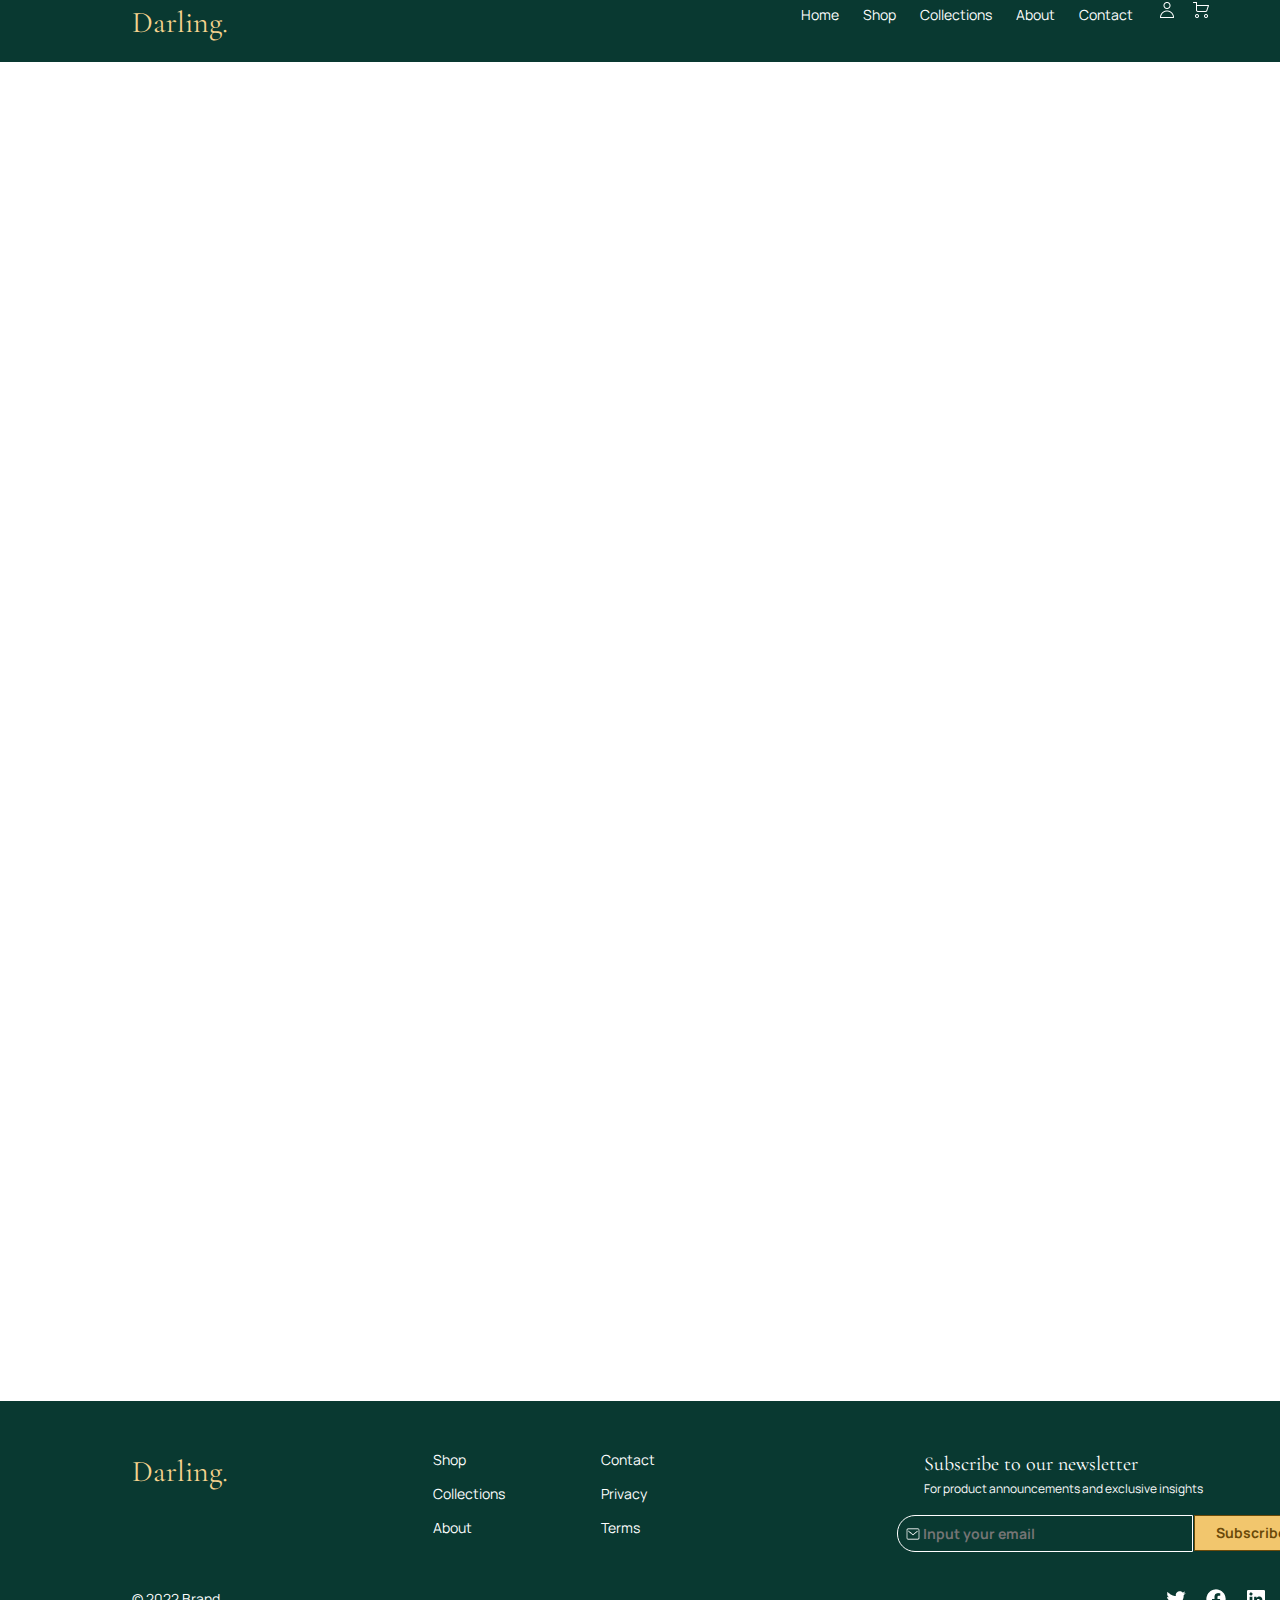
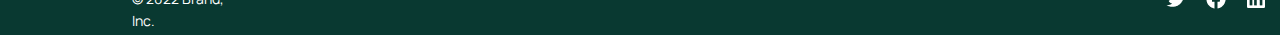
==== pages/checkoutadd.html @ 82199ba2 "Actualizacion maqueta y carpetas" ====
<!DOCTYPE html>
<html lang="en">
<head>
    <meta charset="UTF-8">
    <meta name="viewport" content="width=device-width, initial-scale=1.0">
    <link rel="stylesheet" href="/styles/stylescheckoutadd.css">
    <title>Check out Add</title>
</head>
<body>
    <header class="encabezado"> 
        <ul>
            <span>Darling.</span>
        </ul>
        <nav>
            <a href="">Home</a>
            <a href="./productlisting.html">Shop</a>
            <a href="">Collections</a>
            <a href="">About</a>
            <a href="">Contact</a>
            <img  src="/assets/muñeco.png" alt="perfil">
            <img src="/assets/carrito.png" alt="carrito">
        </nav>
    </header>

    <footer class="parte3">
        <h6 class="darlingf">Darling.</h6>
        <h6 class="brandinc">© 2022 Brand, Inc.</h6>
        <a class="shopf" href="">Shop</a>
        <a class="collectionsf" href="">Collections</a>
        <a class="aboutf" href="">About</a>
        <a class="contactf" href="">Contact</a>
        <a class="privacyf" href="">Privacy</a>
        <a class="termsf" href="">Terms</a>
        <h6 class="subscribef" >Subscribe to our newsletter</h6>
        <h6 class="forproductf">For product announcements and exclusive insights</h6>
        <form action="">
            <input class="inputmail" type="text" placeholder="Input your email">
            <img class="mail" src="/assets/Mail.png" alt="mail">
            <button type="submit">Subscribe</button>
        </form>
        <img class="logotwitter" src="/assets/Logo twitter 1.png" alt="">
        <img class="logofb" src="/assets/Logo facebook 1.png" alt="">
        <img class="logolinkedin" src="/assets/Logo linkedin 1.png" alt="">
        <img class="logoyoutube" src="/assets/Logo youtube 1.png" alt="">
    </footer>
</body>
</html>
---- styles/stylescheckoutadd.css ----
@import url('https://fonts.googleapis.com/css2?family=Cormorant+Garamond:wght@300&display=swap');
@import url('https://fonts.googleapis.com/css2?family=Manrope:wght@200&display=swap');

* {
    margin: 0;
    padding: 0;
}
.encabezado{
    position: absolute;
    width: 1440px;
    height: 62px;
    left: 0px;
    right: 0px;
    top: 0px;
    background: #093931;

    }
.encabezado span {
    position: absolute;
    width: 95px;
    height: 46px;
    left: 132px;
    
    font-family: 'Cormorant Garamond', serif;
    font-style: normal;
    font-weight: 400;
    font-size: 30px;
    line-height: 46px;
    
    color: #F5D38E;
    }
    
    /* Header Menu 1 */
    .encabezado nav {
    position: absolute;
    width: 431px;
    height: 43px;
    right: 218px;
    
    border-radius: 4px;
    }
    .encabezado a{
    padding: 10px;
    text-decoration: none;    
    font-family: 'Manrope', sans-serif;
    font-style: normal;
    font-weight: 400;
    font-size: 14px;
    line-height: 22px;
    /* identical to box height, or 157% */
    
    color: #FFFFFF;
    
    }
    
    .encabezado img{
    width: 20px;
    height: 20px;
    padding-left: 10px;
    }














    /* Container 1 */
.parte3{
    position: absolute;
    width: 1440px;
    height: 234px;
    left: 0px;
    right: 0px;
    bottom: 0px;
    top: 1401px;
    background: #093931;
    }
    
    
    
    /* Logo facebook 1 */
    .logofb{
    position: absolute;
    width: 24px;
    height: 24px;
    right: 212px;
    bottom: 24px;
    }
    
    
    /* Logo twitter 1 */
    .logotwitter{
    position: absolute;
    width: 24px;
    height: 24px;
    right: 252px;
    bottom: 24px;
    }
    
    
    
    /* Logo youtube 1 */
    .logoyoutube{
    position: absolute;
    width: 24px;
    height: 24px;
    right: 132px;
    bottom: 24px;
    }
    
    
    
    /* Logo linkedin 1 */
    .logolinkedin{
    position: absolute;
    width: 24px;
    height: 24px;
    right: 172px;
    bottom: 24px;
    }
    
    
    
    /* Darling. */
    .darlingf{
    position: absolute;
    width: 95px;
    height: 46px;
    left: 132px;
    top: calc(50% - 46px/2 - 46px);
    
    font-family: 'Cormorant Garamond';
    font-style: normal;
    font-weight: 400;
    font-size: 30px;
    line-height: 46px;
    /* identical to box height, or 153% */
    
    color: #F5D38E;
    }
    
    
    /* Textbox 1 */
    .inputmail{
    position: absolute;
    width: 269px;
    height: 35px;
    right: 247px;
    top: calc(50% - 35px/2 + 14.5px);
    border: 1px solid #FFFFFF;
    border-radius: 18px 0px 0px 18px;
    padding-left: 25px ;
    font-family: 'Manrope';
    font-style: normal;
    font-weight: bold;
    font-size: 14px;
    line-height: 22px;
    /* identical to box height, or 157% */
    background-color: transparent;
    color: #FFFFFF;
    }
    
    
    /* Mail */
    .mail{
    position: absolute;
    width: 16px;
    height: 16px;
    left: 905px;
    top: 125px;
    }
    
    
    /* Subscribe to our newsletter */
    .subscribef{
    position: absolute;
    width: 215px;
    height: 30px;
    right: 301px;
    top: calc(50% - 30px/2 - 54px);
    
    font-family: 'Cormorant Garamond';
    font-style: normal;
    font-weight: 400;
    font-size: 20px;
    line-height: 30px;
    /* identical to box height, or 150% */
    
    color: #FFFFFF;
    }
    
    
    /* For product announcements and exclusive insights */
    .forproductf{
    position: absolute;
    width: 281px;
    height: 20px;
    right: 235px;
    top: calc(50% - 20px/2 - 29px);
    
    font-family: 'Manrope';
    font-style: normal;
    font-weight: 400;
    font-size: 12px;
    line-height: 20px;
    /* identical to box height, or 167% */
    
    color: #FAFAFB;
    }
    
    
    /* Button 1 */
    .parte3 button{
    position: absolute;
    width: 114px;
    height: 36px;
    right: 132px;
    top: calc(50% - 36px/2 + 15px);
    
    background: #F2C66D;
    border-radius: 0px 18px 18px 0px;
    border: 1px solid #6b4a09;
    font-family: 'Manrope';
    font-style: normal;
    font-weight: bold;
    font-size: 14px;
    line-height: 22px;
    /* identical to box height, or 157% */
    
    color: #6B4A09;
    }
    
    
    
    
    /* © 2022 Brand, Inc. */
    .brandinc{
    position: absolute;
    width: 117px;
    height: 22px;
    left: 132px;
    bottom: 25px;
    
    font-family: 'Manrope';
    font-style: normal;
    font-weight: 400;
    font-size: 14px;
    line-height: 22px;
    /* identical to box height, or 157% */
    
    color: #FFFFFF;
    }
    
    .parte3 a{
        text-decoration: none;
    }
    /* Contact */
    .contactf{
    position: absolute;
    width: 54px;
    height: 22px;
    left: 601px;
    top: calc(50% - 22px/2 - 58px);
    
    font-family: 'Manrope';
    font-style: normal;
    font-weight: 400;
    font-size: 14px;
    line-height: 22px;
    /* identical to box height, or 157% */
    
    color: #FFFFFF;
    }
    
    
    /* Privacy */
    .privacyf{
    position: absolute;
    width: 47px;
    height: 22px;
    left: 601px;
    top: calc(50% - 22px/2 - 24px);
    
    font-family: 'Manrope';
    font-style: normal;
    font-weight: 400;
    font-size: 14px;
    line-height: 22px;
    /* identical to box height, or 157% */
    
    color: #FFFFFF;
    }
    
    
    /* Terms */
    .termsf{
    position: absolute;
    width: 40px;
    height: 22px;
    left: 601px;
    top: calc(50% - 22px/2 + 10px);
    
    font-family: 'Manrope';
    font-style: normal;
    font-weight: 400;
    font-size: 14px;
    line-height: 22px;
    /* identical to box height, or 157% */
    
    color: #FFFFFF;
    }
    
    
    /* Collections */
    .collectionsf{
    position: absolute;
    width: 74px;
    height: 22px;
    left: 433px;
    top: calc(50% - 22px/2 - 24px);
    
    font-family: 'Manrope';
    font-style: normal;
    font-weight: 400;
    font-size: 14px;
    line-height: 22px;
    /* identical to box height, or 157% */
    
    color: #FFFFFF;
    }
    
    
    /* Shop */
    .shopf{
    position: absolute;
    width: 34px;
    height: 22px;
    left: 433px;
    top: calc(50% - 22px/2 - 58px);
    
    font-family: 'Manrope';
    font-style: normal;
    font-weight: 400;
    font-size: 14px;
    line-height: 22px;
    /* identical to box height, or 157% */
    
    color: #FFFFFF;
    }
    
    
    /* About */
    .aboutf{
    position: absolute;
    width: 40px;
    height: 22px;
    left: 433px;
    top: calc(50% - 22px/2 + 10px);
    
    font-family: 'Manrope';
    font-style: normal;
    font-weight: 400;
    font-size: 14px;
    line-height: 22px;
    /* identical to box height, or 157% */
    
    color: #FFFFFF;
    }
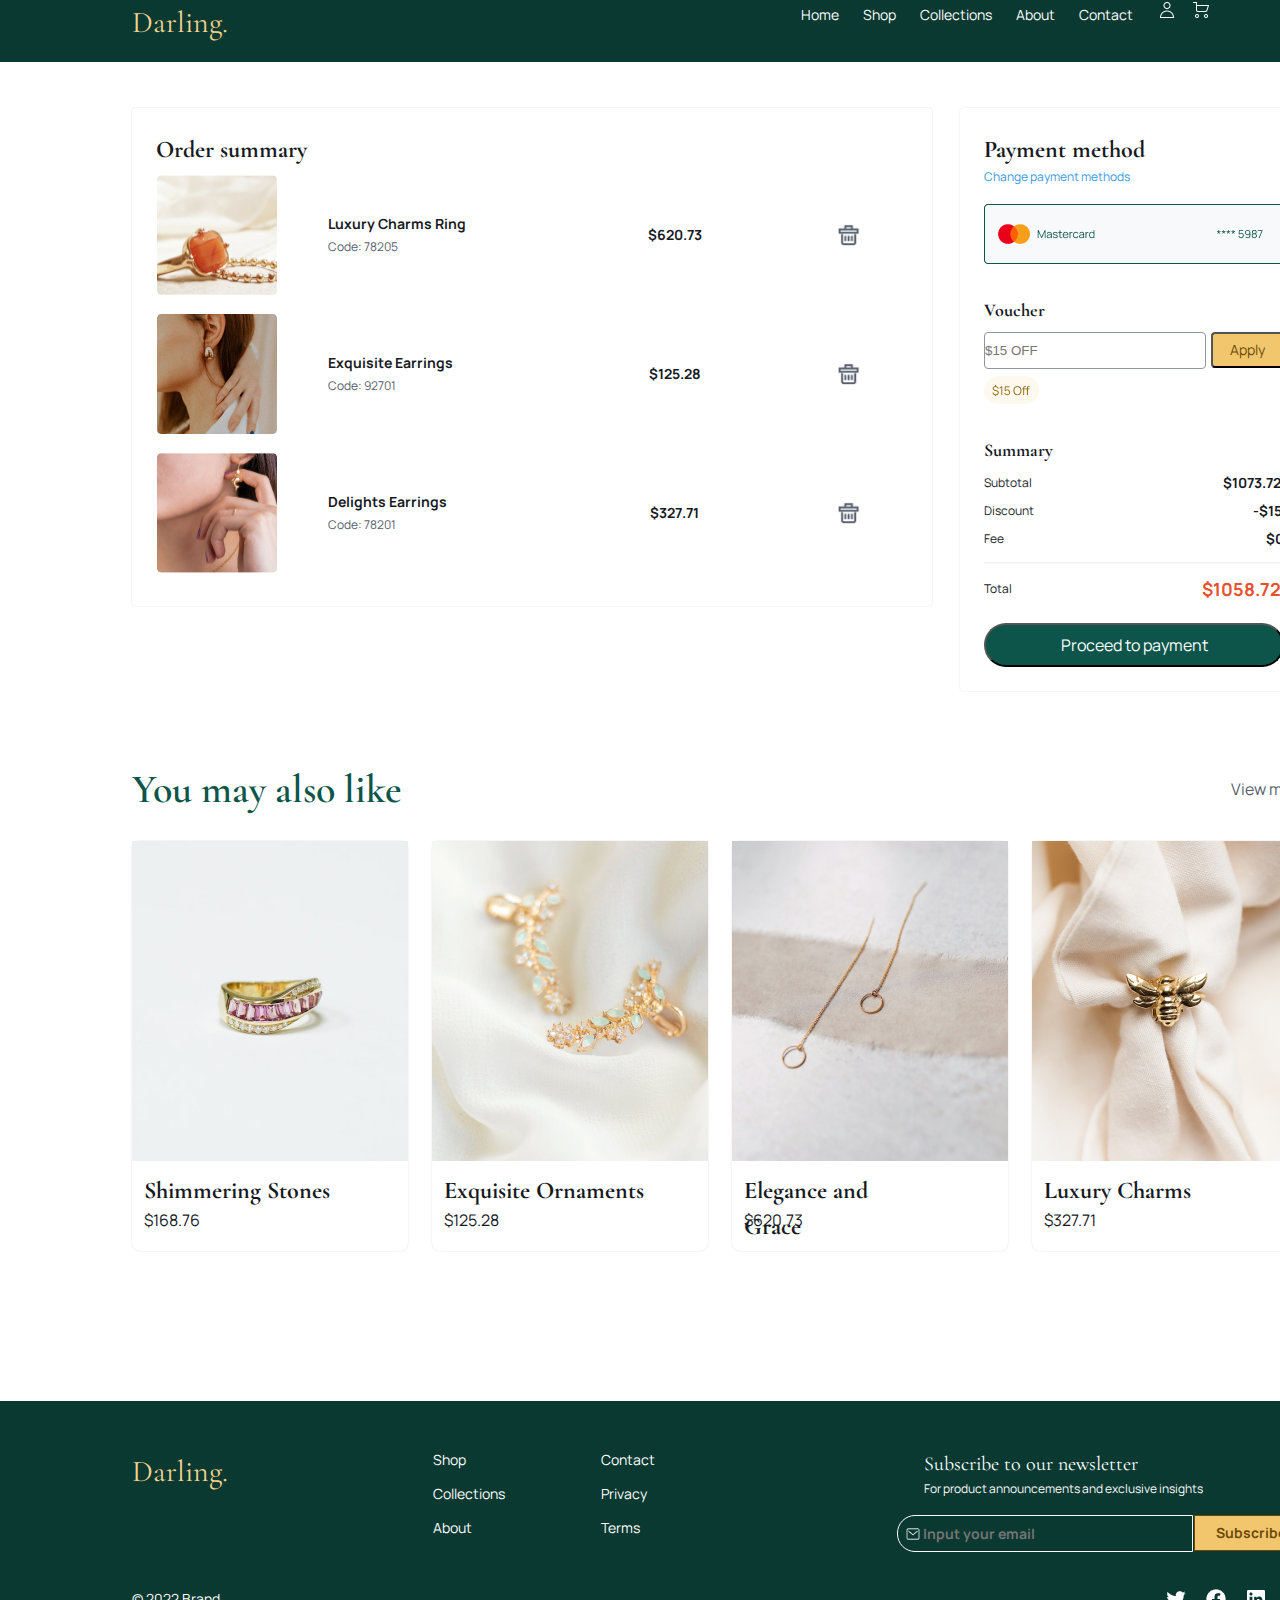
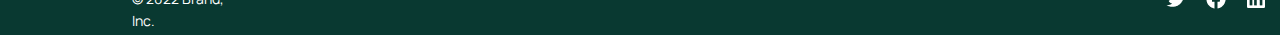
==== commit bf712fae: "Actulizado" ====
--- a/pages/checkoutadd.html
+++ b/pages/checkoutadd.html
@@ -12,7 +12,7 @@
             <span>Darling.</span>
         </ul>
         <nav>
-            <a href="">Home</a>
+            <a href="/homepage.html">Home</a>
             <a href="./productlisting.html">Shop</a>
             <a href="">Collections</a>
             <a href="">About</a>
@@ -21,6 +21,115 @@
             <img src="/assets/carrito.png" alt="carrito">
         </nav>
     </header>
+<main class="ladoizquierdo">
+    <h1 class="ordersummary">Order summary</h1>
+    <div class="conjunto">
+    <div class="primero">
+    <div class="primer1">
+        <img class="anillo" src="/assets/Image.png" alt="">
+    </div>
+    <div class="primero2">
+        <h1 class="anillonombre">Luxury Charms Ring</h1>
+        <h1 class="anillocodigo">Code: 78205</h1>
+    </div>
+    <div class="primero3">
+        <p class="anilloprecio">$620.73</p>
+    </div>
+    <div class="primero4">
+        <img class="anillobasura" src="/assets/create.png" alt="">
+    </div>
+    </div>
+    <div class="segundo">
+        <div class="segundo1">
+            <img class="arete" src="/assets/Image (1).png" alt="">
+        </div>
+    <div class="segundo2">
+        <h1 class="aretenombre">Exquisite Earrings</h1>
+        <h1 class="aretecodigo">Code: 92701</h1>
+    </div>
+    <div class="segundo3">
+        <p class="areteprecio">$125.28</p>
+    </div>
+    <div class="segundo4">
+        <img class="aretebasura" src="/assets/create.png" alt="">
+    </div>
+    </div>
+    <div class="tercero">
+        <div class="tercero1">
+            <img class="arete2" src="/assets/Image (2).png" alt="">
+        </div>
+        <div class="tercero2">
+            <h1 class="arete2nombre">Delights Earrings</h1>
+            <h1 class="arete2codigo">Code: 78201</h1>
+        </div>
+        <div class="tercero3">
+            <p class="arete2precio">$327.71</p>
+        </div>
+        <div class="tercero4">
+            <img class="arete2basura" src="/assets/create.png" alt="">
+        </div>
+    
+    </div>
+    </div>
+</main>
+<aside class="partederecha">
+    <h1 class="payment">Payment method</h1>
+    <a class="change" href="">Change payment methods</a>
+    <img class="containermastercard" src="/assets/Container 7.png" alt="">
+
+    <h1 class="voucher">Voucher</h1>
+    <form action="">
+        <input type="text" placeholder="$15 OFF">
+        <button class="apply" type="submit"> Apply</button>
+    </form>
+    <img class="descuento15" src="/assets/Tag 3.png" alt="">
+    <h1 class="summary"> Summary</h1>
+    <h1 class="subtotal">Subtotal</h1>
+    <h1 class="precio">$1073.72</h1>
+    <h1 class="discount">Discount</h1>
+    <h1 class="descuento"> -$15</h1>
+    <h1 class="fee">Fee</h1>
+    <h1 class="cero">$0</h1>
+
+    <img class="lineadivisora" src="/assets/Line 2.png" alt="">
+    <h1 class="total">Total</h1>
+    <h1 class="preciototal">$1058.72</h1>
+    <button class="proceed" type="submit">Proceed to payment</button>
+</aside>
+<section class="abajo">
+    <h1 class="youmay">You may also like</h1>
+    <p class="viewmore">View more</p>
+    <div class="abajo1">
+        <img class="shimmering" src="/assets/Image 7 (1).png" alt="">
+        <h1 class="shimmeringn">Shimmering Stones</h1>
+        <p class="shimmeringp">$168.76</p>
+    </div>
+    <div class="abajo2">
+        <img class="exquisite" src="/assets/Image 7 (2).png" alt="">
+        <h1 class="exquisiten">Exquisite Ornaments</h1>
+        <p class="exquisitep">$125.28</p>
+    </div>
+    <div class="abajo3">
+        <img class="elegance" src="/assets/Image 7 (3).png" alt="">
+        <h1 class="elegancen">Elegance and Grace</h1>
+        <p class="elegancep">$620.73</p>
+    </div>
+    <div class="abajo4">
+        <img class="luxury" src="/assets/Image 7 (4).png" alt="">
+        <h1 class="luxuryn">Luxury Charms</h1>
+        <p class="luxuryp">$327.71</p>
+    </div>
+    <div class="abajo5">
+        <img class="blissful" src="/assets/Image 7 (5).png" alt="">
+        <h1 class="blissfuln">Blissful Bloom</h1>
+        <p class="blissfulp">$327.71</p>
+    </div>
+    <div class="abajo6">
+        <img class="luxe" src="/assets/Image 7 (6).png" alt="">
+        <h1 class="luxen">Luxe Gems</h1>
+        <p class="luxep">$264.22</p>
+    </div>
+</section>
 
     <footer class="parte3">
         <h6 class="darlingf">Darling.</h6>
--- a/styles/stylescheckoutadd.css
+++ b/styles/stylescheckoutadd.css
@@ -59,13 +59,1211 @@
     padding-left: 10px;
     }
 
-
-
-
-
-
-
-
+/* Container 7 */
+.ladoizquierdo{
+position: absolute;
+width: 800px;
+height: 498px;
+left: 132px;
+top: 108px;
+
+background: #FFFFFF;
+box-shadow: 0px 0px 2px rgba(23, 26, 31, 0.12), 0px 0px 1px rgba(23, 26, 31, 0.07);
+border-radius: 4px;
+}
+
+/* Order summary */
+.ordersummary {
+position: absolute;
+width: 152px;
+height: 36px;
+left: 24px;
+top: 24px;
+
+font-family: 'Cormorant Garamond';
+font-style: normal;
+font-weight: 700;
+font-size: 24px;
+line-height: 36px;
+/* identical to box height, or 150% */
+
+color: #171A1F;
+}
+
+
+/* Table 1 */
+.conjunto{
+position: absolute;
+width: 752.02px;
+height: 417.99px;
+left: 24px;
+top: 56px;
+
+border: 1px solid #FFFFFF;
+}
+
+/* Row */
+.primero{
+position: absolute;
+left: 0%;
+right: 0%;
+top: 0%;
+bottom: 66.67%;
+}
+/* Frame */
+.primero1{
+position: absolute;
+left: 0%;
+right: 79.37%;
+top: 0%;
+bottom: 0%;
+
+background: #FFFFFF;
+}
+/* Image */
+.anillo{
+position: absolute;
+width: 120px;
+height: 120px;
+left: 0px;
+top: calc(50% - 120px/2 + 0px);
+
+background: url(.jpg);
+border-radius: 4px;
+}
+/* Frame */
+.primero2{
+position: absolute;
+left: 20.63%;
+right: 46.38%;
+top: 0%;
+bottom: 0%;
+
+background: #FFFFFF;
+}
+
+/* Code: 78205 */
+.anillocodigo{
+position: absolute;
+width: 214.13px;
+height: 20px;
+left: 16px;
+top: calc(50% - 20px/2 + 12px);
+
+font-family: 'Manrope';
+font-style: normal;
+font-weight: 400;
+font-size: 12px;
+line-height: 20px;
+/* identical to box height, or 167% */
+
+color: #565E6C;
+}
+
+
+/* Luxury Charms Ring */
+.anillonombre{
+position: absolute;
+width: 214.13px;
+height: 22px;
+left: 16px;
+top: calc(50% - 22px/2 - 11px);
+
+font-family: 'Manrope';
+font-style: normal;
+font-weight: 700;
+font-size: 14px;
+line-height: 22px;
+/* identical to box height, or 157% */
+
+color: #171A1F;
+}
+
+/* Frame */
+.primero3{
+position: absolute;
+left: 53.62%;
+right: 15.94%;
+top: 0%;
+bottom: 0%;
+
+background: #FFFFFF;
+}
+
+/* $620.73 */
+.anilloprecio{
+position: absolute;
+width: 196.88px;
+height: 22px;
+left: calc(50% - 196.88px/2 - 0.06px);
+top: calc(50% - 22px/2 + 0px);
+
+font-family: 'Manrope';
+font-style: normal;
+font-weight: 700;
+font-size: 14px;
+line-height: 22px;
+/* identical to box height, or 157% */
+text-align: center;
+
+color: #171A1F;
+}
+
+/* Frame */
+.primero4{
+position: absolute;
+left: 84.06%;
+right: 0%;
+top: 0%;
+bottom: 0%;
+
+background: #FFFFFF;
+}
+
+/* create */
+.anillobasura{
+position: absolute;
+width: 24px;
+height: 24px;
+left: calc(50% - 24px/2 + 0px);
+top: calc(50% - 24px/2 + 0px);
+}
+
+/* Row */
+.segundo{
+position: absolute;
+left: 0%;
+right: 0%;
+top: 33.33%;
+bottom: 33.33%;
+}
+
+
+/* Frame */
+.segundo3{
+position: absolute;
+left: 53.62%;
+right: 15.94%;
+top: 0%;
+bottom: 0%;
+
+background: #FFFFFF;
+}
+
+/* $125.28 */
+.areteprecio{
+position: absolute;
+width: 196.88px;
+height: 22px;
+left: calc(50% - 196.88px/2 - 0.06px);
+top: calc(50% - 22px/2 + 0px);
+
+font-family: 'Manrope';
+font-style: normal;
+font-weight: 700;
+font-size: 14px;
+line-height: 22px;
+/* identical to box height, or 157% */
+text-align: center;
+
+color: #171A1F;
+}
+
+
+/* Frame */
+.segundo2{
+position: absolute;
+left: 20.63%;
+right: 46.38%;
+top: 0%;
+bottom: 0%;
+
+background: #FFFFFF;
+}
+
+/* Exquisite Earrings */
+.aretenombre{
+position: absolute;
+width: 214.13px;
+height: 22px;
+left: 16px;
+top: calc(50% - 22px/2 - 11px);
+
+font-family: 'Manrope';
+font-style: normal;
+font-weight: 700;
+font-size: 14px;
+line-height: 22px;
+/* identical to box height, or 157% */
+
+color: #171A1F;
+}
+
+
+/* Code: 92701 */
+.aretecodigo{
+position: absolute;
+width: 214.13px;
+height: 20px;
+left: 16px;
+top: calc(50% - 20px/2 + 12px);
+
+font-family: 'Manrope';
+font-style: normal;
+font-weight: 400;
+font-size: 12px;
+line-height: 20px;
+/* identical to box height, or 167% */
+
+color: #565E6C;
+}
+
+
+/* Frame */
+.segundo4{
+position: absolute;
+left: 84.06%;
+right: 0%;
+top: 0%;
+bottom: 0%;
+
+background: #FFFFFF;
+}
+
+/* create */
+.aretebasura{
+position: absolute;
+width: 24px;
+height: 24px;
+left: calc(50% - 24px/2 + 0px);
+top: calc(50% - 24px/2 + 0px);
+}
+
+
+/* Frame */
+.segundo1{
+position: absolute;
+left: 0%;
+right: 79.37%;
+top: 0%;
+bottom: 0%;
+
+background: #FFFFFF;
+}
+
+/* Image */
+.arete{
+position: absolute;
+width: 120px;
+height: 120px;
+left: 0px;
+top: calc(50% - 120px/2 + 0px);
+
+background: url(.jpg);
+border-radius: 4px;
+}
+
+/* Row */
+.tercero{
+position: absolute;
+left: 0%;
+right: 0%;
+top: 66.67%;
+bottom: 0%;
+}
+
+
+/* Frame */
+.tercero2{
+position: absolute;
+left: 20.63%;
+right: 46.38%;
+top: 0%;
+bottom: 0%;
+
+background: #FFFFFF;
+}
+
+/* Code: 78201 */
+.arete2codigo{
+position: absolute;
+width: 214.13px;
+height: 20px;
+left: 16px;
+top: calc(50% - 20px/2 + 12px);
+
+font-family: 'Manrope';
+font-style: normal;
+font-weight: 400;
+font-size: 12px;
+line-height: 20px;
+/* identical to box height, or 167% */
+
+color: #565E6C;
+}
+
+/* Delights Earrings */
+.arete2nombre{
+position: absolute;
+width: 214.13px;
+height: 22px;
+left: 16px;
+top: calc(50% - 22px/2 - 11px);
+
+font-family: 'Manrope';
+font-style: normal;
+font-weight: 700;
+font-size: 14px;
+line-height: 22px;
+/* identical to box height, or 157% */
+
+color: #171A1F;
+}
+
+
+/* Frame */
+.tercero4{
+position: absolute;
+left: 84.06%;
+right: 0%;
+top: 0%;
+bottom: 0%;
+
+background: #FFFFFF;
+}
+
+/* create */
+.arete2basura{
+position: absolute;
+width: 24px;
+height: 24px;
+left: calc(50% - 24px/2 + 0px);
+top: calc(50% - 24px/2 + 0px);
+}
+
+
+
+/* Frame */
+.tercero3{
+position: absolute;
+left: 53.62%;
+right: 15.94%;
+top: 0%;
+bottom: 0%;
+
+background: #FFFFFF;
+}
+
+/* $327.71 */
+.arete2precio{
+position: absolute;
+width: 196.88px;
+height: 22px;
+left: calc(50% - 196.88px/2 - 0.06px);
+top: calc(50% - 22px/2 + 0px);
+
+font-family: 'Manrope';
+font-style: normal;
+font-weight: 700;
+font-size: 14px;
+line-height: 22px;
+/* identical to box height, or 157% */
+text-align: center;
+
+color: #171A1F;
+}
+
+
+/* Frame */
+.tercero1{
+position: absolute;
+left: 0%;
+right: 79.37%;
+top: 0%;
+bottom: 0%;
+
+background: #FFFFFF;
+}
+
+/* Image */
+.arete2{
+position: absolute;
+width: 120px;
+height: 120px;
+left: 0px;
+top: calc(50% - 120px/2 + 0px);
+
+background: url(.jpg);
+border-radius: 4px;
+}
+
+/* Container 7 */
+.partederecha{
+position: absolute;
+width: 348px;
+height: 583px;
+left: 960px;
+top: 108px;
+
+background: #FFFFFF;
+box-shadow: 0px 0px 2px rgba(23, 26, 31, 0.12), 0px 0px 1px rgba(23, 26, 31, 0.07);
+border-radius: 4px;
+}
+
+/* Payment method */
+.payment{
+position: absolute;
+width: 161px;
+height: 36px;
+left: 24px;
+top: 24px;
+
+font-family: 'Cormorant Garamond';
+font-style: normal;
+font-weight: 700;
+font-size: 24px;
+line-height: 36px;
+/* identical to box height, or 150% */
+
+color: #171A1F;
+}
+
+
+/* Container 7 */
+.containermastercard{
+box-sizing: border-box;
+
+position: absolute;
+width: 300px;
+height: 60px;
+left: 24px;
+top: 96px;
+
+}
+
+
+
+/* Voucher */
+.voucher{
+position: absolute;
+width: 60px;
+height: 28px;
+left: 24px;
+top: 188px;
+
+font-family: 'Cormorant Garamond';
+font-style: normal;
+font-weight: 700;
+font-size: 18px;
+line-height: 28px;
+/* identical to box height, or 156% */
+
+color: #171A1F;
+}
+
+
+/* Textbox 7 */
+.partederecha input{
+position: absolute;
+width: 220px;
+height: 35px;
+left: 24px;
+top: 224px;
+
+background: #FFFFFF;
+border: 1px solid #9095A0;
+border-radius: 4px;
+}
+
+/* $15 OFF */
+/* .descuento15{
+position: absolute;
+height: 22px;
+left: 12px;
+right: 159px;
+top: calc(50% - 22px/2 + 0.5px);
+} */
+
+
+
+/* Button 7 */
+.apply{
+position: absolute;
+width: 73px;
+height: 36px;
+left: 251px;
+top: 224px;
+
+background: #F2C66D;
+border-radius: 4px;
+
+font-family: 'Manrope';
+font-style: normal;
+font-weight: 400;
+font-size: 14px;
+line-height: 22px;
+/* identical to box height, or 157% */
+
+color: #6B4A09;
+}
+
+
+/* Summary */
+.summary{
+position: absolute;
+width: 69px;
+height: 28px;
+left: 24px;
+top: 328px;
+
+font-family: 'Cormorant Garamond';
+font-style: normal;
+font-weight: 700;
+font-size: 18px;
+line-height: 28px;
+/* identical to box height, or 156% */
+
+color: #171A1F;
+}
+
+
+/* $1073.72 */
+.precio{
+position: absolute;
+width: 60px;
+height: 22px;
+left: 261px;
+top: 364px;
+
+font-family: 'Manrope';
+font-style: normal;
+font-weight: 700;
+font-size: 14px;
+line-height: 22px;
+/* identical to box height, or 157% */
+text-align: right;
+
+color: #171A1F;
+}
+
+
+/* Subtotal */
+.subtotal{
+position: absolute;
+width: 48px;
+height: 20px;
+left: 24px;
+top: 365px;
+
+font-family: 'Manrope';
+font-style: normal;
+font-weight: 400;
+font-size: 12px;
+line-height: 20px;
+/* identical to box height, or 167% */
+
+color: #171A1F;
+}
+
+
+/* -$15 */
+.descuento{
+position: absolute;
+width: 30px;
+height: 22px;
+left: 292px;
+top: 392px;
+
+font-family: 'Manrope';
+font-style: normal;
+font-weight: 700;
+font-size: 14px;
+line-height: 22px;
+/* identical to box height, or 157% */
+text-align: right;
+
+color: #171A1F;
+}
+
+
+/* Discount */
+.discount{
+position: absolute;
+width: 50px;
+height: 20px;
+left: 24px;
+top: 393px;
+
+font-family: 'Manrope';
+font-style: normal;
+font-weight: 400;
+font-size: 12px;
+line-height: 20px;
+/* identical to box height, or 167% */
+
+color: #171A1F;
+}
+
+
+/* $0 */
+.cero{
+position: absolute;
+width: 19px;
+height: 22px;
+left: 305px;
+top: 420px;
+
+font-family: 'Manrope';
+font-style: normal;
+font-weight: 700;
+font-size: 14px;
+line-height: 22px;
+/* identical to box height, or 157% */
+text-align: right;
+
+color: #171A1F;
+}
+
+
+/* Fee */
+.fee{
+position: absolute;
+width: 20px;
+height: 20px;
+left: 24px;
+top: 421px;
+
+font-family: 'Manrope';
+font-style: normal;
+font-weight: 400;
+font-size: 12px;
+line-height: 20px;
+/* identical to box height, or 167% */
+
+color: #171A1F;
+}
+
+
+/* Total */
+.total{
+position: absolute;
+width: 28px;
+height: 20px;
+left: 24px;
+top: 471px;
+
+font-family: 'Manrope';
+font-style: normal;
+font-weight: 400;
+font-size: 12px;
+line-height: 20px;
+/* identical to box height, or 167% */
+
+color: #171A1F;
+}
+
+
+/* $1058.72 */
+.preciototal{
+position: absolute;
+width: 79px;
+height: 28px;
+left: 242px;
+top: 467px;
+
+font-family: 'Manrope';
+font-style: normal;
+font-weight: 700;
+font-size: 18px;
+line-height: 28px;
+/* identical to box height, or 156% */
+text-align: right;
+
+color: #E8502E;
+}
+
+
+/* Button 7 */
+.proceed{
+position: absolute;
+width: 300px;
+height: 44px;
+left: 24px;
+top: 515px;
+
+background: #0D554A;
+border-radius: 22px;
+
+font-family: 'Manrope';
+font-style: normal;
+font-weight: 400;
+font-size: 16px;
+line-height: 26px;
+/* identical to box height, or 162% */
+
+color: #FFFFFF;
+}
+
+
+/* Line 2 */
+.lineadivisora{
+position: absolute;
+width: 300px;
+height: 0px;
+left: 24px;
+top: 454px;
+
+border: 1px solid #F3F4F6;
+}
+
+/* Tag 3 */
+.descuento15{
+position: absolute;
+width: 55px;
+height: 28px;
+left: 24px;
+top: 268px;
+}
+
+
+/* Change payment methods */
+.change{
+position: absolute;
+width: 147px;
+height: 20px;
+left: 24px;
+top: 68px;
+
+font-family: 'Manrope';
+font-style: normal;
+font-weight: 400;
+font-size: 12px;
+line-height: 2px;
+/* or 14% */
+text-decoration: none;
+color: #379AE6;
+}
+
+/* Container 7 */
+.abajo{
+position: absolute;
+height: 586px;
+left: 0px;
+right: 0px;
+top: 713px;
+
+background: #FFFFFF;
+}
+
+/* You may also like */
+.youmay{
+position: absolute;
+width: 270px;
+height: 56px;
+left: 132px;
+top: 48px;
+
+font-family: 'Cormorant Garamond';
+font-style: normal;
+font-weight: 600;
+font-size: 40px;
+line-height: 56px;
+/* identical to box height, or 140% */
+
+color: #0D554A;
+}
+
+
+/* Container 7 */
+.abajo6{
+position: absolute;
+width: 276px;
+height: 410px;
+left: 1632px;
+top: 128px;
+
+background: #FFFFFF;
+box-shadow: 0px 0px 2px rgba(23, 26, 31, 0.12), 0px 0px 1px rgba(23, 26, 31, 0.07);
+border-radius: 8px;
+}
+
+/* Luxe Gems */
+.luxen{
+position: absolute;
+width: 106px;
+height: 36px;
+left: 12px;
+bottom: 42px;
+
+font-family: 'Cormorant Garamond';
+font-style: normal;
+font-weight: 700;
+font-size: 24px;
+line-height: 36px;
+/* identical to box height, or 150% */
+
+color: #171A1F;
+}
+
+
+/* $264.22 */
+.luxep{
+position: absolute;
+width: 60px;
+height: 26px;
+left: 12px;
+bottom: 18px;
+
+font-family: 'Manrope';
+font-style: normal;
+font-weight: 400;
+font-size: 16px;
+line-height: 26px;
+/* identical to box height, or 162% */
+
+color: #9095A0;
+}
+
+
+/* Image 7 */
+.luxe{
+position: absolute;
+left: 0px;
+right: 0px;
+top: 0px;
+bottom: 90px;
+
+background: #D9D9D9;
+}
+
+/* Container 7 */
+.abajo1{
+position: absolute;
+width: 276px;
+height: 410px;
+left: 132px;
+top: 128px;
+
+background: #FFFFFF;
+box-shadow: 0px 0px 2px rgba(23, 26, 31, 0.12), 0px 0px 1px rgba(23, 26, 31, 0.07);
+border-radius: 8px;
+}
+
+/* Shimmering Stones */
+.shimmeringn{
+position: absolute;
+width: 186px;
+height: 36px;
+left: 12px;
+bottom: 42px;
+
+font-family: 'Cormorant Garamond';
+font-style: normal;
+font-weight: 700;
+font-size: 24px;
+line-height: 36px;
+/* identical to box height, or 150% */
+
+color: #171A1F;
+}
+
+
+/* $168.76 */
+.shimmeringp{
+position: absolute;
+width: 57px;
+height: 26px;
+left: 12px;
+bottom: 18px;
+
+font-family: 'Manrope';
+font-style: normal;
+font-weight: 400;
+font-size: 16px;
+line-height: 26px;
+/* identical to box height, or 162% */
+
+color: #171A1F;
+}
+
+
+/* Image 7 */
+.shimmering{
+position: absolute;
+left: 0px;
+right: 0px;
+top: 0px;
+bottom: 90px;
+
+background: url(.jpg);
+}
+
+/* Container 7 */
+.abajo2{
+position: absolute;
+width: 276px;
+height: 410px;
+left: 432px;
+top: 128px;
+
+background: #FFFFFF;
+box-shadow: 0px 0px 2px rgba(23, 26, 31, 0.12), 0px 0px 1px rgba(23, 26, 31, 0.07);
+border-radius: 8px;
+}
+
+/* Exquisite Ornaments */
+.exquisiten{
+position: absolute;
+width: 201px;
+height: 36px;
+left: 12px;
+bottom: 42px;
+
+font-family: 'Cormorant Garamond';
+font-style: normal;
+font-weight: 700;
+font-size: 24px;
+line-height: 36px;
+/* identical to box height, or 150% */
+
+color: #171A1F;
+}
+
+
+/* $125.28 */
+.exquisitep{
+position: absolute;
+width: 57px;
+height: 26px;
+left: 12px;
+bottom: 18px;
+
+font-family: 'Manrope';
+font-style: normal;
+font-weight: 400;
+font-size: 16px;
+line-height: 26px;
+/* identical to box height, or 162% */
+
+color: #171A1F;
+}
+
+
+/* Image 7 */
+.exquisite{
+position: absolute;
+left: 0px;
+right: 0px;
+top: 0px;
+bottom: 90px;
+
+background: url(.jpg);
+}
+
+/* Container 7 */
+.abajo3{
+position: absolute;
+width: 276px;
+height: 410px;
+left: 732px;
+top: 128px;
+
+background: #FFFFFF;
+box-shadow: 0px 0px 2px rgba(23, 26, 31, 0.12), 0px 0px 1px rgba(23, 26, 31, 0.07);
+border-radius: 8px;
+}
+
+/* Elegance and Grace */
+.elegancen{
+position: absolute;
+width: 186px;
+height: 36px;
+left: 12px;
+bottom: 42px;
+
+font-family: 'Cormorant Garamond';
+font-style: normal;
+font-weight: 700;
+font-size: 24px;
+line-height: 36px;
+/* identical to box height, or 150% */
+
+color: #171A1F;
+}
+
+
+/* $620.73 */
+.elegancep{
+position: absolute;
+width: 60px;
+height: 26px;
+left: 12px;
+bottom: 18px;
+
+font-family: 'Manrope';
+font-style: normal;
+font-weight: 400;
+font-size: 16px;
+line-height: 26px;
+/* identical to box height, or 162% */
+
+color: #171A1F;
+}
+
+
+/* Image 7 */
+.elegance{
+position: absolute;
+left: 0px;
+right: 0px;
+top: 0px;
+bottom: 90px;
+
+background: url(.jpg);
+}
+
+/* Container 7 */
+.abajo4{
+position: absolute;
+width: 276px;
+height: 410px;
+left: 1032px;
+top: 128px;
+
+background: #FFFFFF;
+box-shadow: 0px 0px 2px rgba(23, 26, 31, 0.12), 0px 0px 1px rgba(23, 26, 31, 0.07);
+border-radius: 8px;
+}
+
+/* Luxury Charms */
+.luxuryn{
+position: absolute;
+width: 148px;
+height: 36px;
+left: 12px;
+bottom: 42px;
+
+font-family: 'Cormorant Garamond';
+font-style: normal;
+font-weight: 700;
+font-size: 24px;
+line-height: 36px;
+/* identical to box height, or 150% */
+
+color: #171A1F;
+}
+
+
+/* $327.71 */
+.luxuryp{
+position: absolute;
+width: 53px;
+height: 26px;
+left: 12px;
+bottom: 18px;
+
+font-family: 'Manrope';
+font-style: normal;
+font-weight: 400;
+font-size: 16px;
+line-height: 26px;
+/* identical to box height, or 162% */
+
+color: #171A1F;
+}
+
+
+/* Image 7 */
+.luxury{
+position: absolute;
+left: 0px;
+right: 0px;
+top: 0px;
+bottom: 90px;
+
+background: url(.jpg);
+}
+
+/* Container 7 */
+.abajo5{
+position: absolute;
+width: 276px;
+height: 410px;
+left: 1332px;
+top: 128px;
+
+background: #FFFFFF;
+box-shadow: 0px 0px 2px rgba(23, 26, 31, 0.12), 0px 0px 1px rgba(23, 26, 31, 0.07);
+border-radius: 8px;
+}
+
+/* Blissful Bloom */
+.blissfuln{
+position: absolute;
+width: 138px;
+height: 36px;
+left: 12px;
+bottom: 42px;
+
+font-family: 'Cormorant Garamond';
+font-style: normal;
+font-weight: 700;
+font-size: 24px;
+line-height: 36px;
+/* identical to box height, or 150% */
+
+color: #171A1F;
+}
+
+
+/* $327.71 */
+.blissfulp{
+position: absolute;
+width: 54px;
+height: 26px;
+left: 12px;
+bottom: 18px;
+
+font-family: 'Manrope';
+font-style: normal;
+font-weight: 400;
+font-size: 16px;
+line-height: 26px;
+/* identical to box height, or 162% */
+
+color: #171A1F;
+}
+
+
+/* Image 7 */
+.blissful{
+position: absolute;
+left: 0px;
+right: 0px;
+top: 0px;
+bottom: 90px;
+
+background: url(.jpg);
+}
+
+/* View more */
+.viewmore{
+position: absolute;
+width: 76px;
+height: 26px;
+left: 1231px;
+top: 63px;
+
+font-family: 'Manrope';
+font-style: normal;
+font-weight: 400;
+font-size: 16px;
+line-height: 26px;
+/* identical to box height, or 162% */
+text-align: right;
+
+color: #565E6C;
+}
 
 
 
